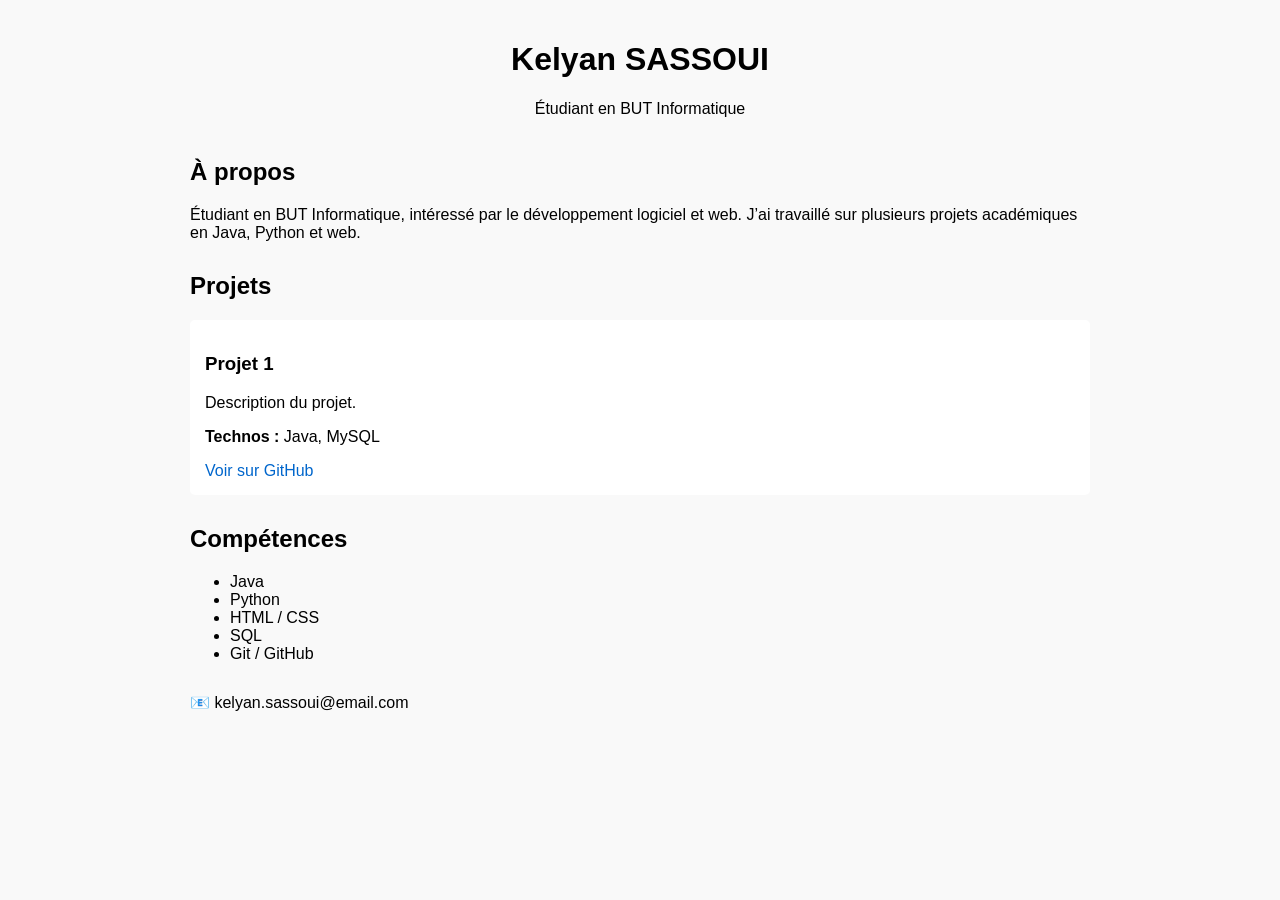
==== index.html @ f4102cbc "Add files via upload" ====
<!DOCTYPE html>
<html lang="fr">
<head>
    <meta charset="UTF-8">
    <title>Portfolio</title>
    <link rel="stylesheet" href="style.css">
</head>
<body>

<header>
    <h1>Kelyan SASSOUI</h1>
    <p>Étudiant en BUT Informatique</p>
</header>

<section>
    <h2>À propos</h2>
    <p>
        Étudiant en BUT Informatique, intéressé par le développement logiciel et web.
        J’ai travaillé sur plusieurs projets académiques en Java, Python et web.
    </p>
</section>

<section>
    <h2>Projets</h2>

    <div class="project">
        <h3>Projet 1</h3>
        <p>Description du projet.</p>
        <p><strong>Technos :</strong> Java, MySQL</p>
        <a href="https://github.com/tonpseudo/projet1" target="_blank">Voir sur GitHub</a>
    </div>

</section>

<section>
    <h2>Compétences</h2>
    <ul>
        <li>Java</li>
        <li>Python</li>
        <li>HTML / CSS</li>
        <li>SQL</li>
        <li>Git / GitHub</li>
    </ul>
</section>

<footer>
    <p>📧 kelyan.sassoui@email.com</p>
</footer>

</body>
</html>
---- style.css ----
body {
    font-family: Arial, sans-serif;
    max-width: 900px;
    margin: auto;
    padding: 20px;
    background-color: #f9f9f9;
}

header {
    text-align: center;
    margin-bottom: 40px;
}

section {
    margin-bottom: 30px;
}

.project {
    background: white;
    padding: 15px;
    border-radius: 5px;
    margin-bottom: 15px;
}

a {
    color: #0066cc;
    text-decoration: none;
}
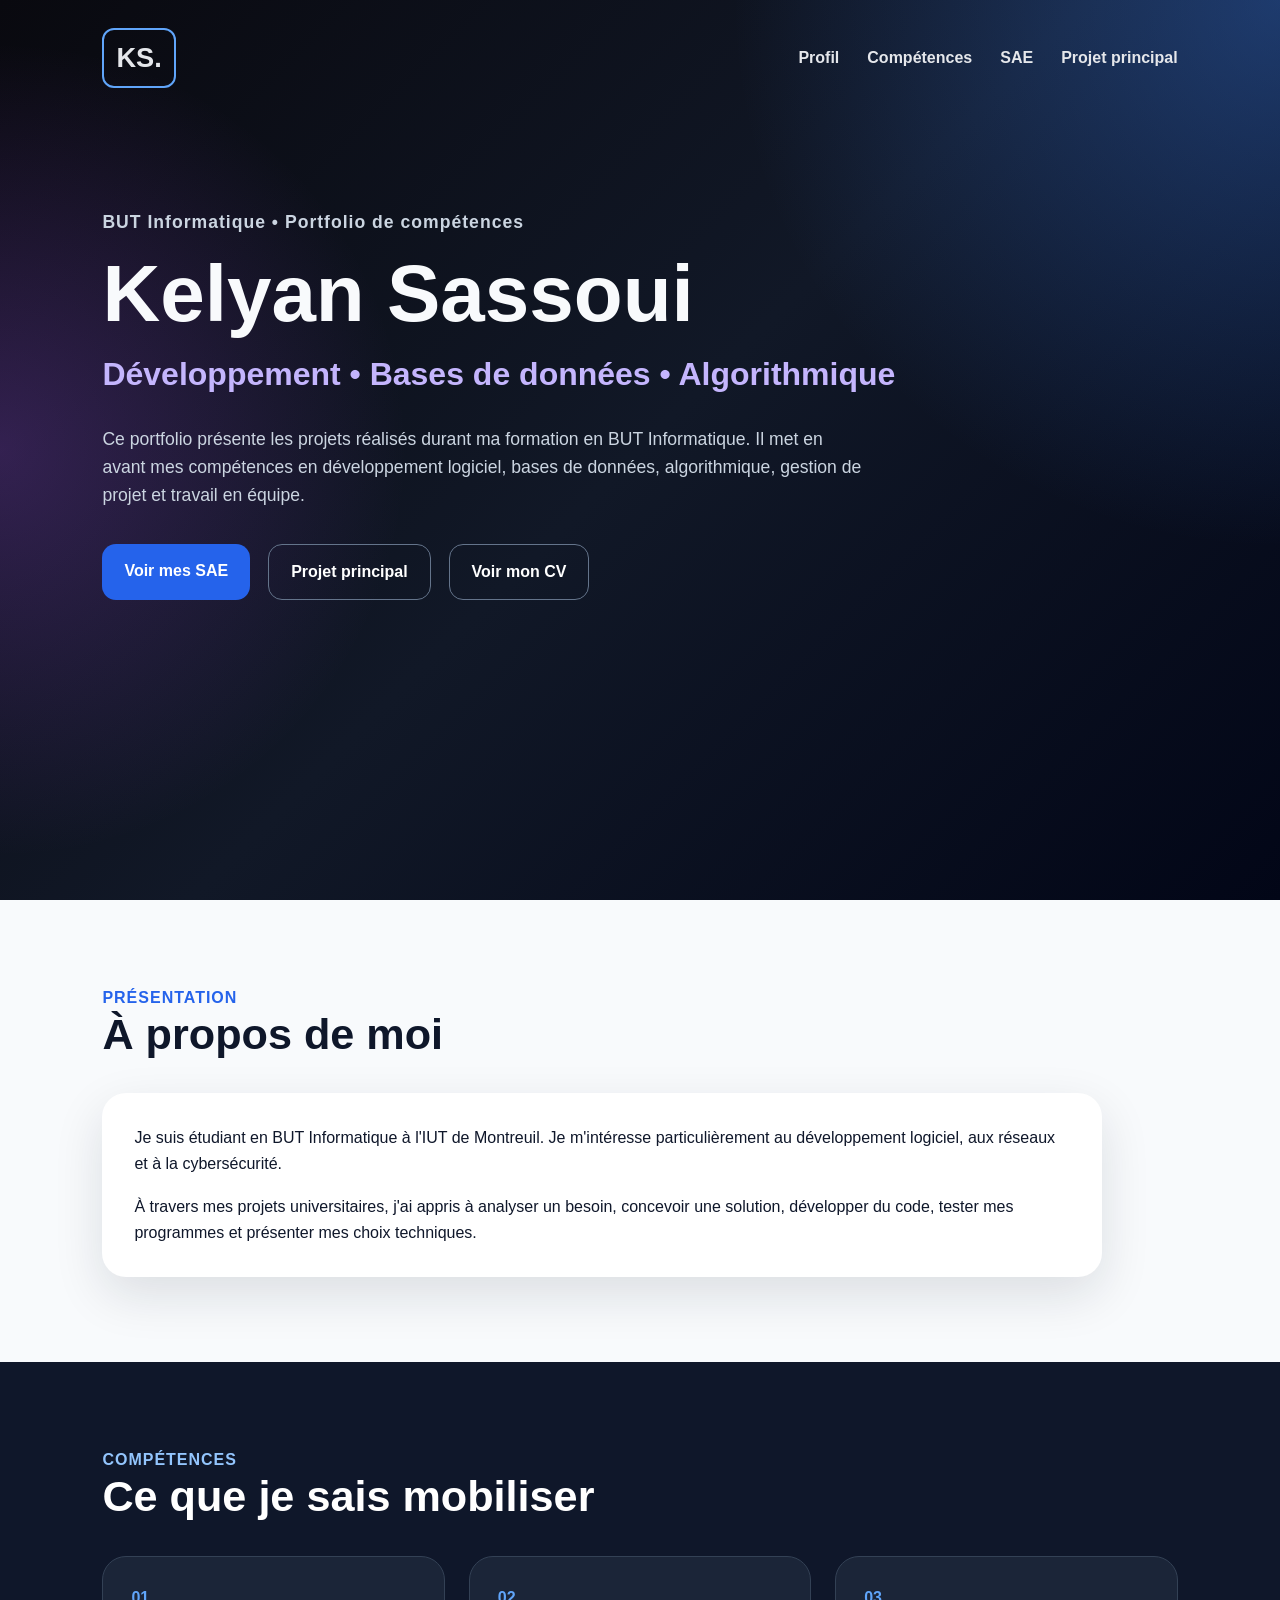
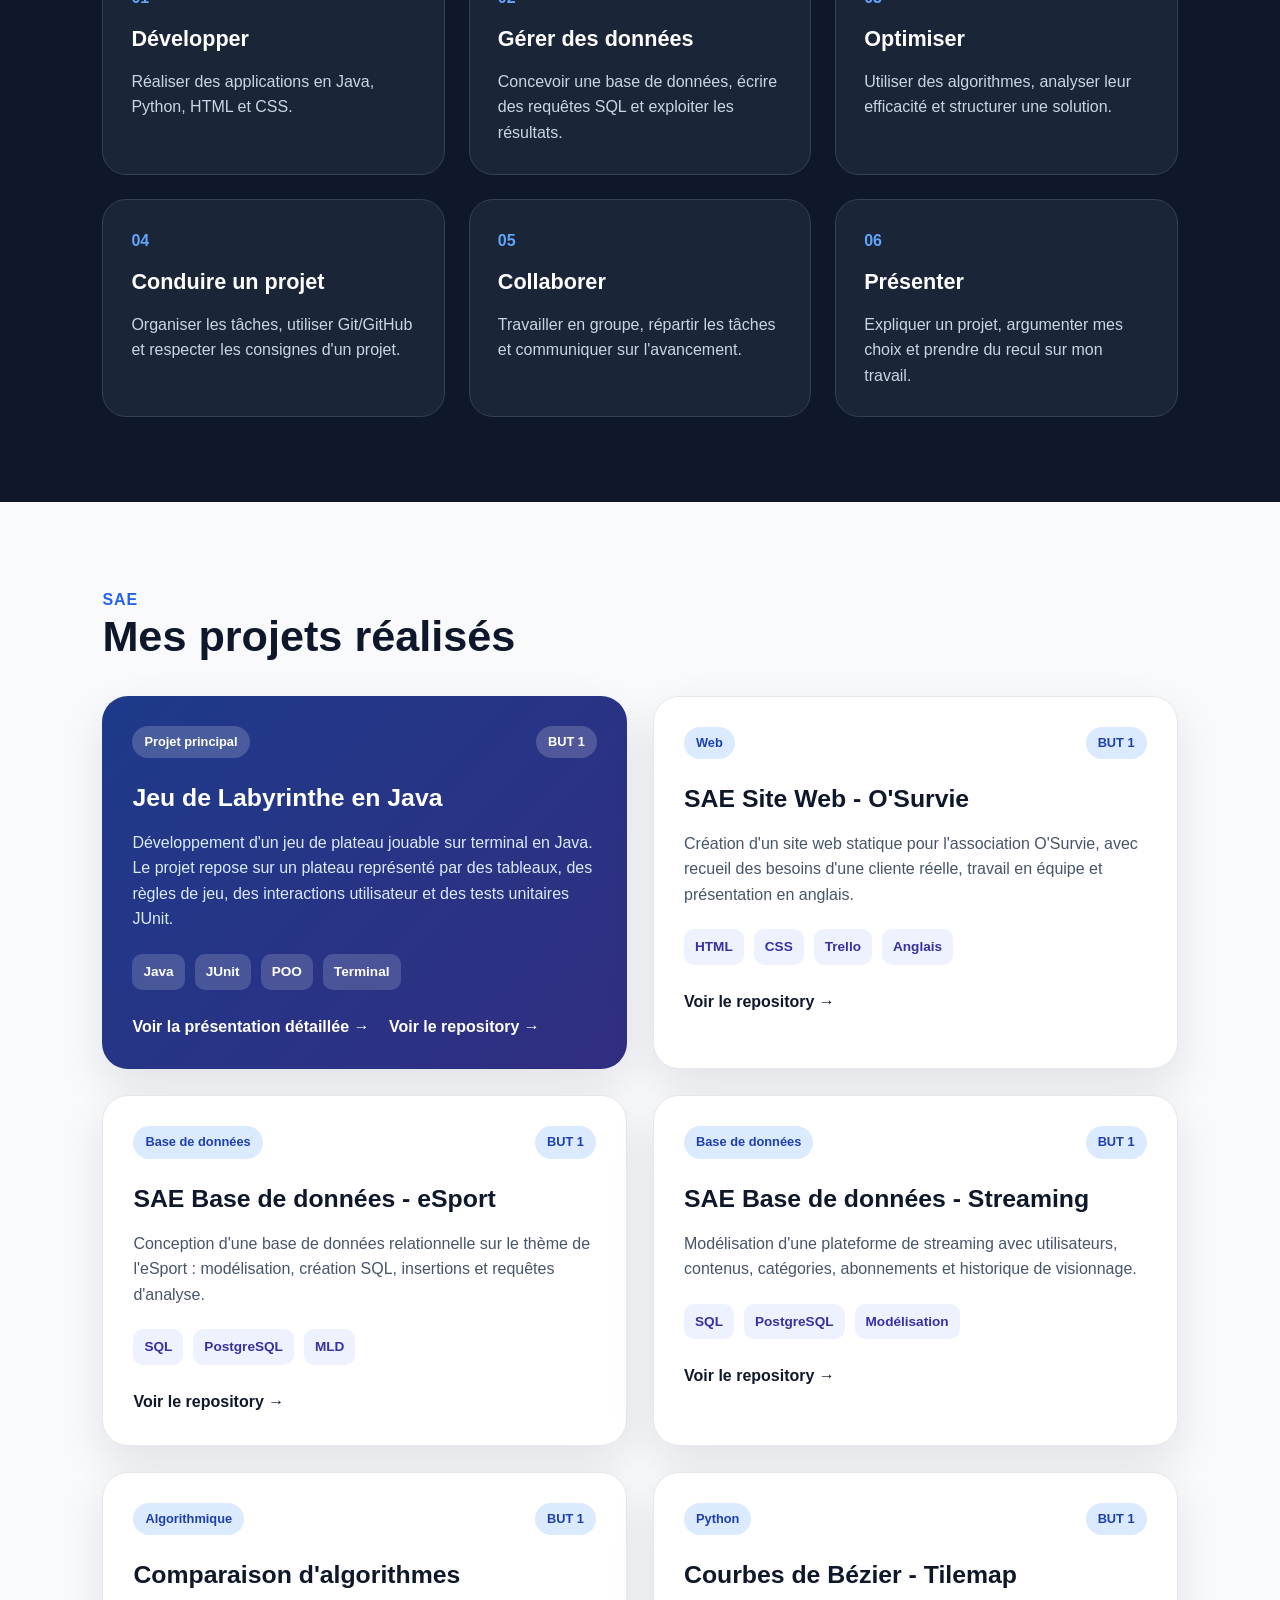
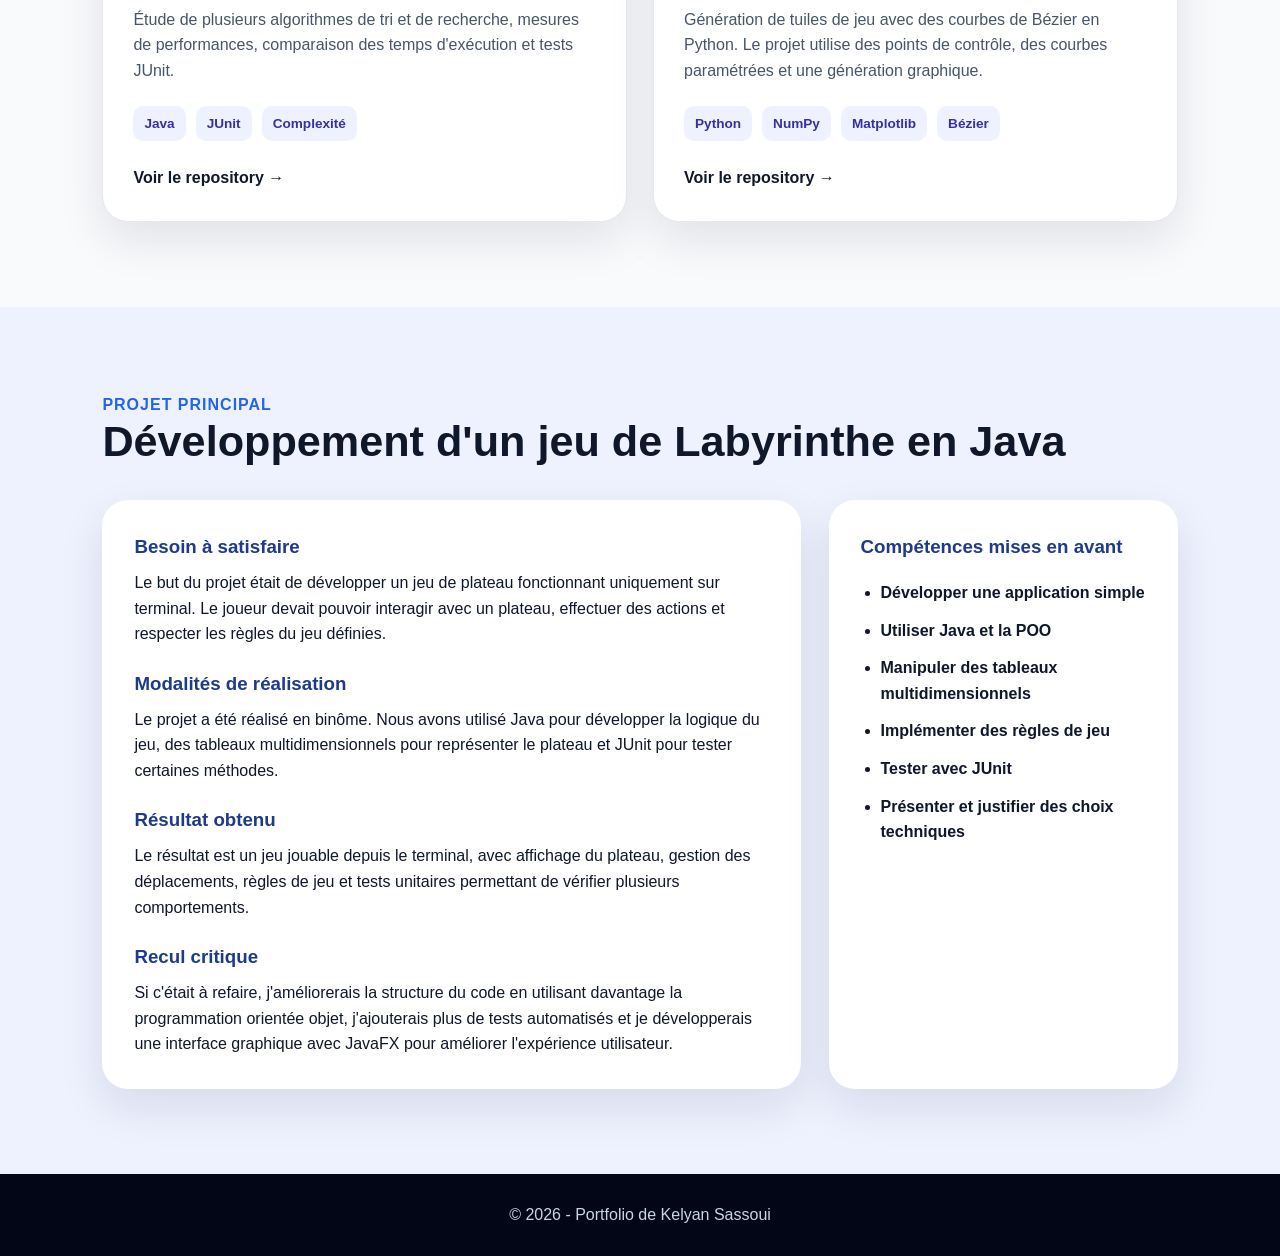
==== commit e6b36412: "Add files via upload" ====
--- a/index.html
+++ b/index.html
@@ -1,51 +1,177 @@
-<!DOCTYPE html>
-<html lang="fr">
-<head>
-    <meta charset="UTF-8">
-    <title>Portfolio</title>
-    <link rel="stylesheet" href="style.css">
-</head>
-<body>
-
-<header>
-    <h1>Kelyan SASSOUI</h1>
-    <p>Étudiant en BUT Informatique</p>
-</header>
-
-<section>
-    <h2>À propos</h2>
-    <p>
-        Étudiant en BUT Informatique, intéressé par le développement logiciel et web.
-        J’ai travaillé sur plusieurs projets académiques en Java, Python et web.
-    </p>
-</section>
-
-<section>
-    <h2>Projets</h2>
-
-    <div class="project">
-        <h3>Projet 1</h3>
-        <p>Description du projet.</p>
-        <p><strong>Technos :</strong> Java, MySQL</p>
-        <a href="https://github.com/tonpseudo/projet1" target="_blank">Voir sur GitHub</a>
-    </div>
-
-</section>
-
-<section>
-    <h2>Compétences</h2>
-    <ul>
-        <li>Java</li>
-        <li>Python</li>
-        <li>HTML / CSS</li>
-        <li>SQL</li>
-        <li>Git / GitHub</li>
-    </ul>
-</section>
-
-<footer>
-    <p>📧 kelyan.sassoui@email.com</p>
-</footer>
-
-</body>
-</html>
+<!DOCTYPE html>
+<html lang="fr">
+<head>
+    <meta charset="UTF-8">
+    <meta name="viewport" content="width=device-width, initial-scale=1.0">
+    <title>Portfolio - Kelyan Sassoui</title>
+    <link rel="stylesheet" href="style.css">
+</head>
+<body>
+
+<header class="hero" id="accueil">
+    <nav class="navbar">
+        <a href="#accueil" class="logo">KS.</a>
+        <ul>
+            <li><a href="#profil">Profil</a></li>
+            <li><a href="#competences">Compétences</a></li>
+            <li><a href="#projets">SAE</a></li>
+            <li><a href="#projet-principal">Projet principal</a></li>
+        </ul>
+    </nav>
+
+    <section class="hero-content">
+        <p class="subtitle">BUT Informatique • Portfolio de compétences</p>
+        <h1>Kelyan Sassoui</h1>
+        <h2>Développement • Bases de données • Algorithmique</h2>
+        <p>
+            Ce portfolio présente les projets réalisés durant ma formation en BUT Informatique.
+            Il met en avant mes compétences en développement logiciel, bases de données,
+            algorithmique, gestion de projet et travail en équipe.
+        </p>
+        <div class="hero-buttons">
+            <a href="#projets" class="btn primary">Voir mes SAE</a>
+            <a href="#projet-principal" class="btn secondary">Projet principal</a>
+            <a href="CV.pdf" class="btn secondary" target="_blank">Voir mon CV</a>
+        </div>
+    </section>
+</header>
+
+<main>
+
+<section class="section" id="profil">
+    <div class="section-title">
+        <p>Présentation</p>
+        <h2>À propos de moi</h2>
+    </div>
+
+    <div class="about-card">
+        <p>
+            Je suis étudiant en BUT Informatique à l'IUT de Montreuil. Je m'intéresse particulièrement
+            au développement logiciel, aux réseaux et à la cybersécurité.
+        </p>
+        <p>
+            À travers mes projets universitaires, j'ai appris à analyser un besoin, concevoir une solution,
+            développer du code, tester mes programmes et présenter mes choix techniques.
+        </p>
+    </div>
+</section>
+
+<section class="section dark" id="competences">
+    <div class="section-title">
+        <p>Compétences</p>
+        <h2>Ce que je sais mobiliser</h2>
+    </div>
+
+    <div class="skills-grid">
+        <div class="skill-card"><span>01</span><h3>Développer</h3><p>Réaliser des applications en Java, Python, HTML et CSS.</p></div>
+        <div class="skill-card"><span>02</span><h3>Gérer des données</h3><p>Concevoir une base de données, écrire des requêtes SQL et exploiter les résultats.</p></div>
+        <div class="skill-card"><span>03</span><h3>Optimiser</h3><p>Utiliser des algorithmes, analyser leur efficacité et structurer une solution.</p></div>
+        <div class="skill-card"><span>04</span><h3>Conduire un projet</h3><p>Organiser les tâches, utiliser Git/GitHub et respecter les consignes d'un projet.</p></div>
+        <div class="skill-card"><span>05</span><h3>Collaborer</h3><p>Travailler en groupe, répartir les tâches et communiquer sur l'avancement.</p></div>
+        <div class="skill-card"><span>06</span><h3>Présenter</h3><p>Expliquer un projet, argumenter mes choix et prendre du recul sur mon travail.</p></div>
+    </div>
+</section>
+
+<section class="section" id="projets">
+    <div class="section-title">
+        <p>SAE</p>
+        <h2>Mes projets réalisés</h2>
+    </div>
+
+    <div class="projects-grid">
+
+        <article class="project-card featured">
+            <div class="project-top"><span class="tag">Projet principal</span><span class="year">BUT 1</span></div>
+            <h3>Jeu de Labyrinthe en Java</h3>
+            <p>Développement d'un jeu de plateau jouable sur terminal en Java. Le projet repose sur un plateau représenté par des tableaux, des règles de jeu, des interactions utilisateur et des tests unitaires JUnit.</p>
+            <div class="techs"><span>Java</span><span>JUnit</span><span>POO</span><span>Terminal</span></div>
+            <a href="#projet-principal">Voir la présentation détaillée →</a>
+            <a href="https://github.com/ksassoui/SAE-Jeu-Labyrinthe" target="_blank">Voir le repository →</a>
+        </article>
+
+        <article class="project-card">
+            <div class="project-top"><span class="tag">Web</span><span class="year">BUT 1</span></div>
+            <h3>SAE Site Web - O'Survie</h3>
+            <p>Création d'un site web statique pour l'association O'Survie, avec recueil des besoins d'une cliente réelle, travail en équipe et présentation en anglais.</p>
+            <div class="techs"><span>HTML</span><span>CSS</span><span>Trello</span><span>Anglais</span></div>
+            <a href="https://github.com/ksassoui/SAE-Site-Web-OSurvie" target="_blank">Voir le repository →</a>
+        </article>
+
+        <article class="project-card">
+            <div class="project-top"><span class="tag">Base de données</span><span class="year">BUT 1</span></div>
+            <h3>SAE Base de données - eSport</h3>
+            <p>Conception d'une base de données relationnelle sur le thème de l'eSport : modélisation, création SQL, insertions et requêtes d'analyse.</p>
+            <div class="techs"><span>SQL</span><span>PostgreSQL</span><span>MLD</span></div>
+            <a href="https://github.com/ksassoui/SAE-BDD-Esport" target="_blank">Voir le repository →</a>
+        </article>
+
+        <article class="project-card">
+            <div class="project-top"><span class="tag">Base de données</span><span class="year">BUT 1</span></div>
+            <h3>SAE Base de données - Streaming</h3>
+            <p>Modélisation d'une plateforme de streaming avec utilisateurs, contenus, catégories, abonnements et historique de visionnage.</p>
+            <div class="techs"><span>SQL</span><span>PostgreSQL</span><span>Modélisation</span></div>
+            <a href="https://github.com/ksassoui/SAE-BDD-Streaming" target="_blank">Voir le repository →</a>
+        </article>
+
+        <article class="project-card">
+            <div class="project-top"><span class="tag">Algorithmique</span><span class="year">BUT 1</span></div>
+            <h3>Comparaison d'algorithmes</h3>
+            <p>Étude de plusieurs algorithmes de tri et de recherche, mesures de performances, comparaison des temps d'exécution et tests JUnit.</p>
+            <div class="techs"><span>Java</span><span>JUnit</span><span>Complexité</span></div>
+            <a href="https://github.com/ksassoui/SAE-Algorithmique" target="_blank">Voir le repository →</a>
+        </article>
+
+        <article class="project-card">
+            <div class="project-top"><span class="tag">Python</span><span class="year">BUT 1</span></div>
+            <h3>Courbes de Bézier - Tilemap</h3>
+            <p>Génération de tuiles de jeu avec des courbes de Bézier en Python. Le projet utilise des points de contrôle, des courbes paramétrées et une génération graphique.</p>
+            <div class="techs"><span>Python</span><span>NumPy</span><span>Matplotlib</span><span>Bézier</span></div>
+            <a href="https://github.com/ksassoui/SAE-Bezier-Tilemap" target="_blank">Voir le repository →</a>
+        </article>
+
+    </div>
+</section>
+
+<section class="section focus-section" id="projet-principal">
+    <div class="section-title">
+        <p>Projet principal</p>
+        <h2>Développement d'un jeu de Labyrinthe en Java</h2>
+    </div>
+
+    <div class="focus-layout">
+        <div class="focus-main">
+            <h3>Besoin à satisfaire</h3>
+            <p>Le but du projet était de développer un jeu de plateau fonctionnant uniquement sur terminal. Le joueur devait pouvoir interagir avec un plateau, effectuer des actions et respecter les règles du jeu définies.</p>
+
+            <h3>Modalités de réalisation</h3>
+            <p>Le projet a été réalisé en binôme. Nous avons utilisé Java pour développer la logique du jeu, des tableaux multidimensionnels pour représenter le plateau et JUnit pour tester certaines méthodes.</p>
+
+            <h3>Résultat obtenu</h3>
+            <p>Le résultat est un jeu jouable depuis le terminal, avec affichage du plateau, gestion des déplacements, règles de jeu et tests unitaires permettant de vérifier plusieurs comportements.</p>
+
+            <h3>Recul critique</h3>
+            <p>Si c'était à refaire, j'améliorerais la structure du code en utilisant davantage la programmation orientée objet, j'ajouterais plus de tests automatisés et je développerais une interface graphique avec JavaFX pour améliorer l'expérience utilisateur.</p>
+        </div>
+
+        <aside class="focus-side">
+            <h3>Compétences mises en avant</h3>
+            <ul>
+                <li>Développer une application simple</li>
+                <li>Utiliser Java et la POO</li>
+                <li>Manipuler des tableaux multidimensionnels</li>
+                <li>Implémenter des règles de jeu</li>
+                <li>Tester avec JUnit</li>
+                <li>Présenter et justifier des choix techniques</li>
+            </ul>
+        </aside>
+    </div>
+</section>
+
+</main>
+
+<footer>
+    <p>© 2026 - Portfolio de Kelyan Sassoui</p>
+</footer>
+
+</body>
+</html>
--- a/style.css
+++ b/style.css
@@ -1,28 +1,63 @@
-body {
-    font-family: Arial, sans-serif;
-    max-width: 900px;
-    margin: auto;
-    padding: 20px;
-    background-color: #f9f9f9;
-}
-
-header {
-    text-align: center;
-    margin-bottom: 40px;
-}
-
-section {
-    margin-bottom: 30px;
-}
-
-.project {
-    background: white;
-    padding: 15px;
-    border-radius: 5px;
-    margin-bottom: 15px;
-}
-
-a {
-    color: #0066cc;
-    text-decoration: none;
-}
+* { margin: 0; padding: 0; box-sizing: border-box; }
+html { scroll-behavior: smooth; }
+body { font-family: Arial, Helvetica, sans-serif; background: #09090f; color: #f8fafc; line-height: 1.6; }
+a { color: inherit; }
+.hero { min-height: 100vh; padding: 28px 8%; background: radial-gradient(circle at top right, rgba(59, 130, 246, 0.35), transparent 35%), radial-gradient(circle at left, rgba(168, 85, 247, 0.25), transparent 30%), linear-gradient(135deg, #09090f 0%, #111827 50%, #020617 100%); }
+.navbar { display: flex; justify-content: space-between; align-items: center; margin-bottom: 120px; }
+.logo { font-size: 1.7rem; font-weight: 900; color: #60a5fa; text-decoration: none; border: 2px solid #60a5fa; padding: 6px 12px; border-radius: 12px; }
+.navbar ul { display: flex; gap: 28px; list-style: none; }
+.navbar a { text-decoration: none; color: #e5e7eb; font-weight: 700; }
+.navbar a:hover { color: #60a5fa; }
+.hero-content { max-width: 900px; }
+.subtitle { color: #93c5fd; font-weight: 800; letter-spacing: 1px; margin-bottom: 18px; }
+.hero h1 { font-size: 5rem; line-height: 1; margin-bottom: 15px; }
+.hero h2 { font-size: 2rem; color: #c4b5fd; margin-bottom: 25px; }
+.hero p { max-width: 760px; color: #cbd5e1; font-size: 1.1rem; }
+.hero-buttons { display: flex; gap: 18px; margin-top: 35px; flex-wrap: wrap; }
+.btn { padding: 14px 22px; border-radius: 14px; text-decoration: none; font-weight: 800; transition: 0.2s; display: inline-block; }
+.primary { background: #2563eb; color: white; }
+.secondary { border: 1px solid #64748b; color: white; }
+.btn:hover { transform: translateY(-3px); }
+.section { padding: 85px 8%; background: #f8fafc; color: #0f172a; }
+.dark { background: #0f172a; color: white; }
+.section-title { margin-bottom: 35px; }
+.section-title p { color: #2563eb; font-weight: 900; text-transform: uppercase; letter-spacing: 1px; }
+.dark .section-title p { color: #93c5fd; }
+.section-title h2 { font-size: 2.7rem; line-height: 1.1; }
+.about-card { background: white; padding: 32px; border-radius: 24px; box-shadow: 0 18px 50px rgba(15, 23, 42, 0.12); max-width: 1000px; }
+.about-card p + p { margin-top: 18px; }
+.skills-grid { display: grid; grid-template-columns: repeat(3, 1fr); gap: 24px; }
+.skill-card { background: rgba(30, 41, 59, 0.85); border: 1px solid #334155; padding: 28px; border-radius: 24px; }
+.skill-card span { color: #60a5fa; font-weight: 900; }
+.skill-card h3 { font-size: 1.35rem; margin: 12px 0; }
+.skill-card p { color: #cbd5e1; }
+.projects-grid { display: grid; grid-template-columns: repeat(2, 1fr); gap: 26px; }
+.project-card { background: white; color: #0f172a; padding: 30px; border-radius: 26px; box-shadow: 0 18px 45px rgba(15, 23, 42, 0.10); border: 1px solid #e5e7eb; transition: 0.2s; }
+.project-card:hover { transform: translateY(-7px); box-shadow: 0 25px 60px rgba(15, 23, 42, 0.18); }
+.featured { background: linear-gradient(135deg, #1e3a8a, #312e81); color: white; border: none; }
+.project-top { display: flex; justify-content: space-between; margin-bottom: 20px; }
+.tag, .year { background: #dbeafe; color: #1e40af; padding: 6px 12px; border-radius: 999px; font-size: 0.8rem; font-weight: 900; }
+.featured .tag, .featured .year { background: rgba(255,255,255,0.18); color: white; }
+.project-card h3 { font-size: 1.55rem; margin-bottom: 12px; }
+.project-card p { color: #475569; }
+.featured p { color: #dbeafe; }
+.techs { display: flex; flex-wrap: wrap; gap: 10px; margin-top: 22px; }
+.techs span { background: #eef2ff; color: #3730a3; padding: 7px 11px; border-radius: 10px; font-size: 0.85rem; font-weight: 800; }
+.featured .techs span { background: rgba(255,255,255,0.16); color: white; }
+.project-card a { display: inline-block; margin-top: 24px; margin-right: 15px; color: inherit; font-weight: 900; text-decoration: none; }
+.focus-section { background: #eef2ff; }
+.focus-layout { display: grid; grid-template-columns: 2fr 1fr; gap: 28px; }
+.focus-main, .focus-side { background: white; padding: 32px; border-radius: 26px; box-shadow: 0 18px 45px rgba(15, 23, 42, 0.10); }
+.focus-main h3 { color: #1e3a8a; margin-bottom: 8px; margin-top: 22px; }
+.focus-main h3:first-child { margin-top: 0; }
+.focus-side h3 { color: #1e3a8a; margin-bottom: 18px; }
+.focus-side ul { padding-left: 20px; }
+.focus-side li { margin-bottom: 12px; font-weight: 700; }
+footer { background: #020617; color: #cbd5e1; text-align: center; padding: 28px; }
+@media (max-width: 900px) {
+    .navbar { flex-direction: column; gap: 22px; margin-bottom: 70px; }
+    .navbar ul { flex-wrap: wrap; justify-content: center; }
+    .hero h1 { font-size: 3.2rem; }
+    .hero h2 { font-size: 1.4rem; }
+    .skills-grid, .projects-grid, .focus-layout { grid-template-columns: 1fr; }
+}
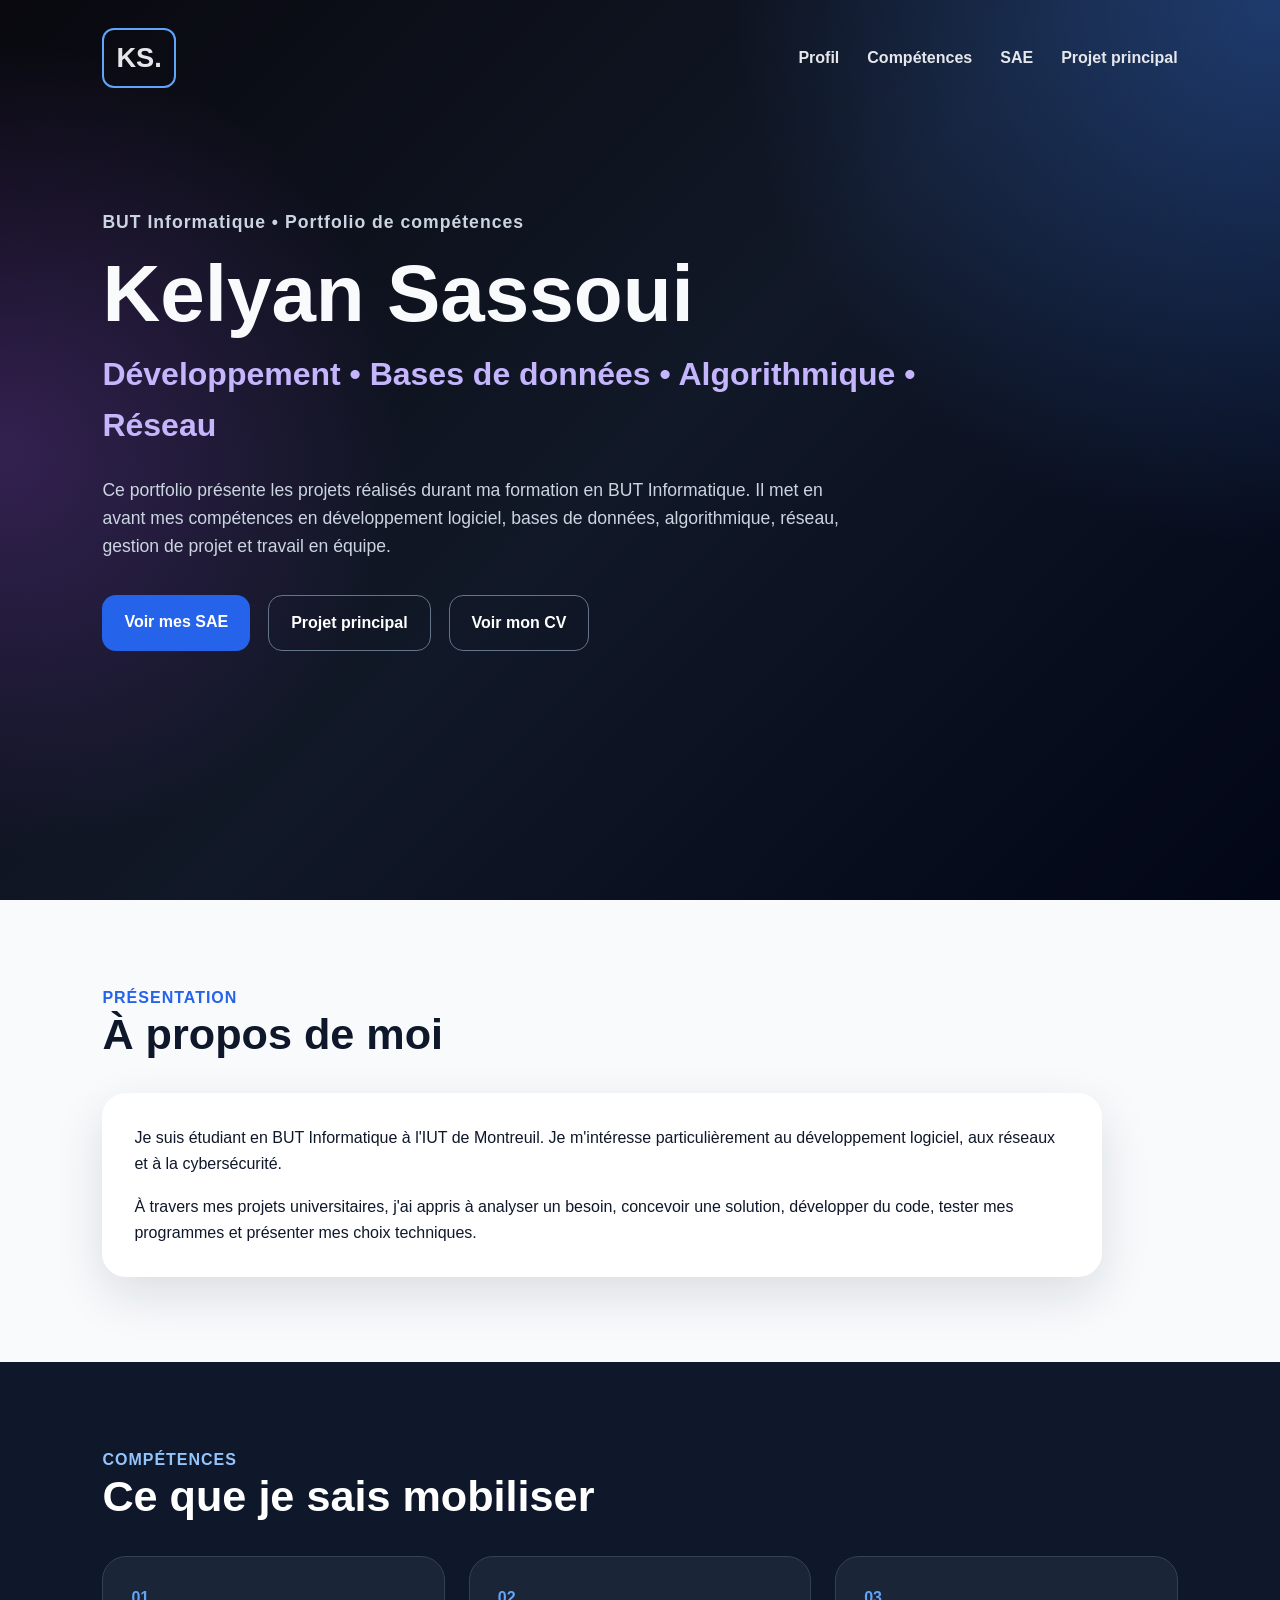
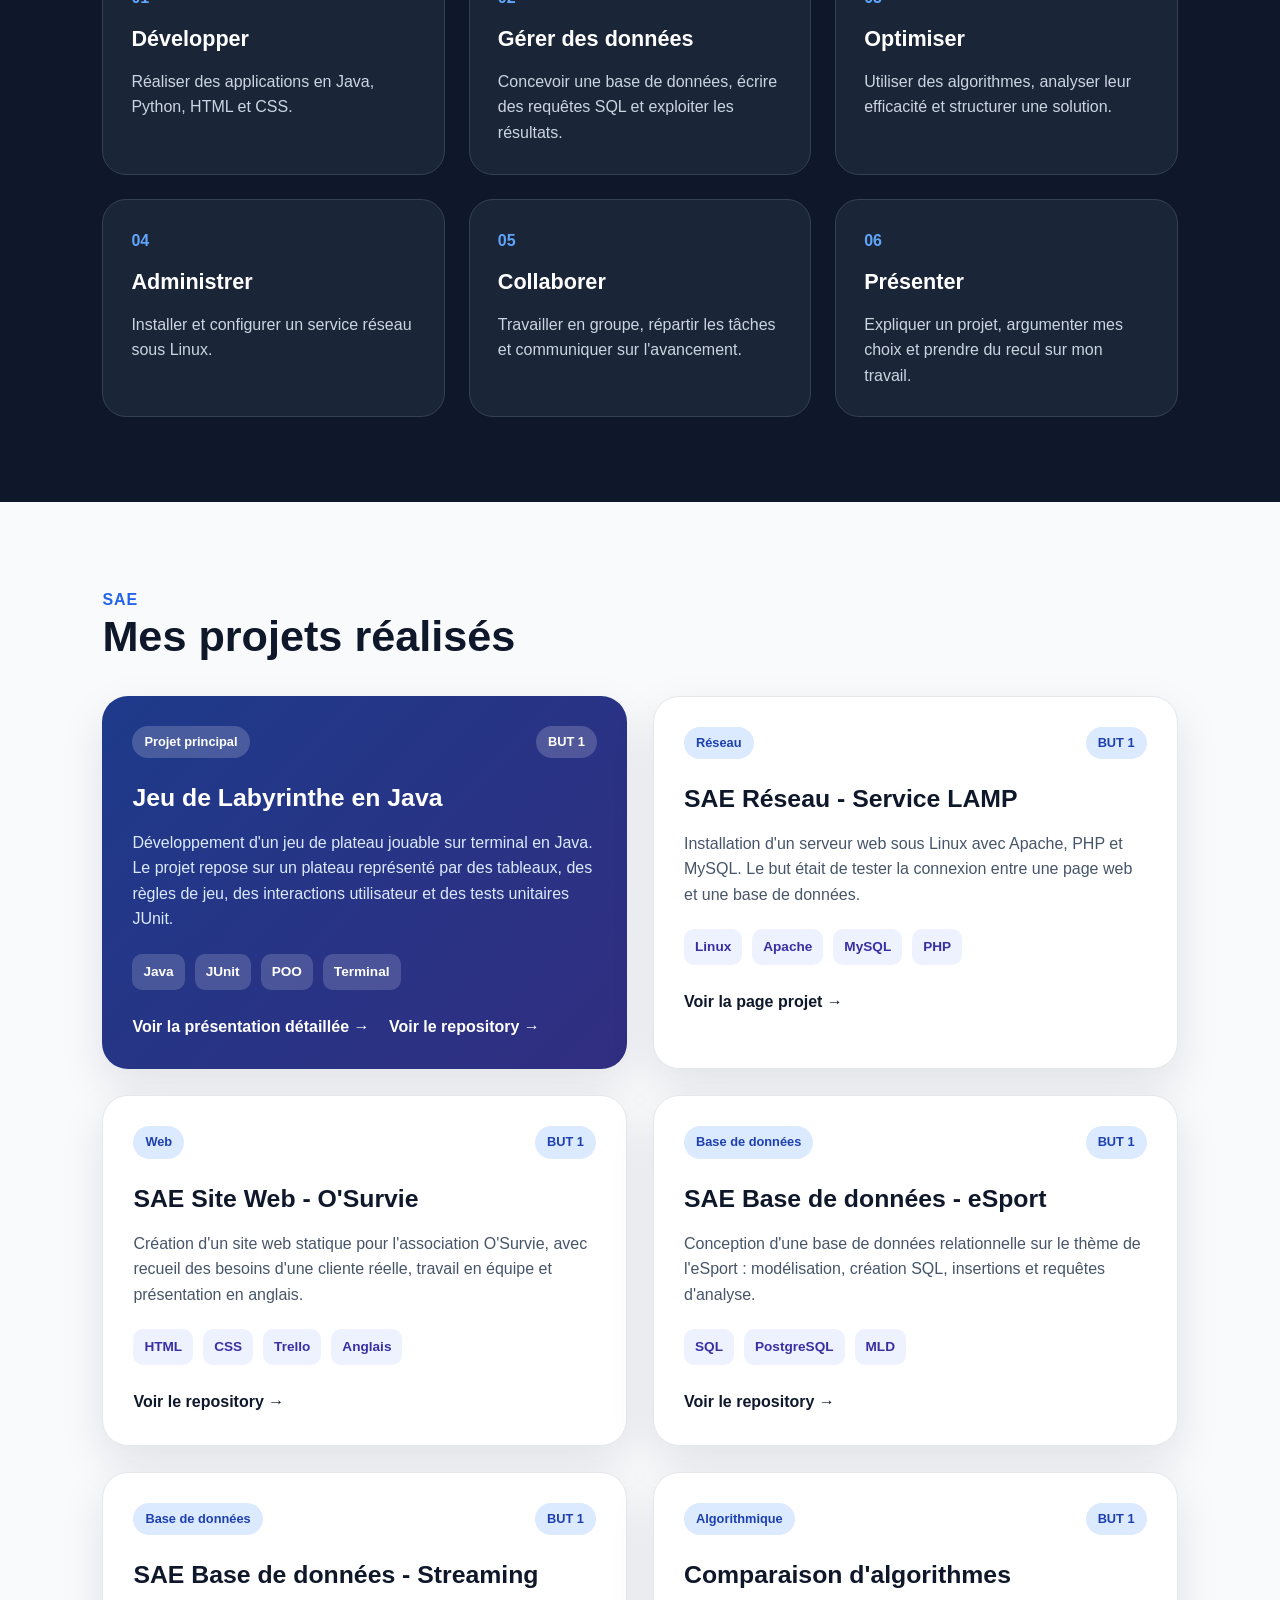
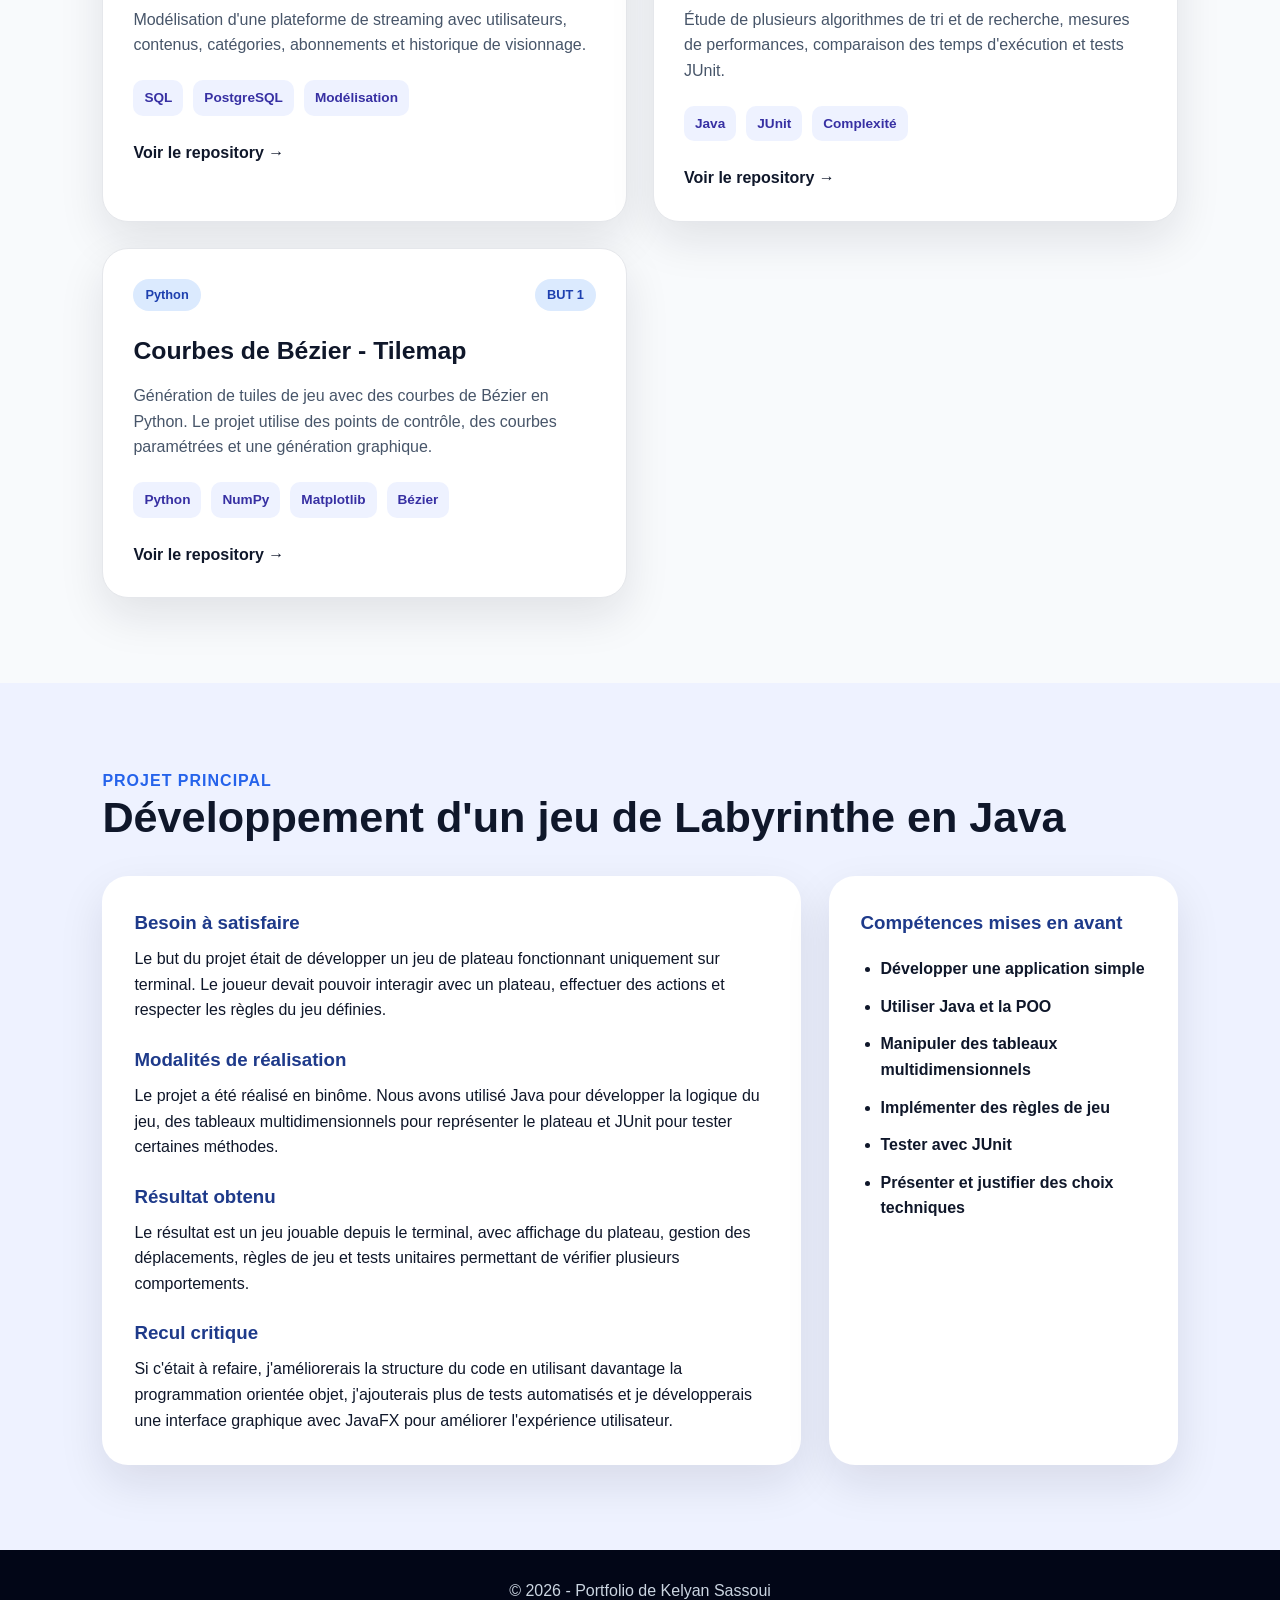
==== commit 21874e34: "Add files via upload" ====
--- a/index.html
+++ b/index.html
@@ -22,11 +22,11 @@
     <section class="hero-content">
         <p class="subtitle">BUT Informatique • Portfolio de compétences</p>
         <h1>Kelyan Sassoui</h1>
-        <h2>Développement • Bases de données • Algorithmique</h2>
+        <h2>Développement • Bases de données • Algorithmique • Réseau</h2>
         <p>
             Ce portfolio présente les projets réalisés durant ma formation en BUT Informatique.
             Il met en avant mes compétences en développement logiciel, bases de données,
-            algorithmique, gestion de projet et travail en équipe.
+            algorithmique, réseau, gestion de projet et travail en équipe.
         </p>
         <div class="hero-buttons">
             <a href="#projets" class="btn primary">Voir mes SAE</a>
@@ -63,12 +63,41 @@
     </div>
 
     <div class="skills-grid">
-        <div class="skill-card"><span>01</span><h3>Développer</h3><p>Réaliser des applications en Java, Python, HTML et CSS.</p></div>
-        <div class="skill-card"><span>02</span><h3>Gérer des données</h3><p>Concevoir une base de données, écrire des requêtes SQL et exploiter les résultats.</p></div>
-        <div class="skill-card"><span>03</span><h3>Optimiser</h3><p>Utiliser des algorithmes, analyser leur efficacité et structurer une solution.</p></div>
-        <div class="skill-card"><span>04</span><h3>Conduire un projet</h3><p>Organiser les tâches, utiliser Git/GitHub et respecter les consignes d'un projet.</p></div>
-        <div class="skill-card"><span>05</span><h3>Collaborer</h3><p>Travailler en groupe, répartir les tâches et communiquer sur l'avancement.</p></div>
-        <div class="skill-card"><span>06</span><h3>Présenter</h3><p>Expliquer un projet, argumenter mes choix et prendre du recul sur mon travail.</p></div>
+        <div class="skill-card">
+            <span>01</span>
+            <h3>Développer</h3>
+            <p>Réaliser des applications en Java, Python, HTML et CSS.</p>
+        </div>
+
+        <div class="skill-card">
+            <span>02</span>
+            <h3>Gérer des données</h3>
+            <p>Concevoir une base de données, écrire des requêtes SQL et exploiter les résultats.</p>
+        </div>
+
+        <div class="skill-card">
+            <span>03</span>
+            <h3>Optimiser</h3>
+            <p>Utiliser des algorithmes, analyser leur efficacité et structurer une solution.</p>
+        </div>
+
+        <div class="skill-card">
+            <span>04</span>
+            <h3>Administrer</h3>
+            <p>Installer et configurer un service réseau sous Linux.</p>
+        </div>
+
+        <div class="skill-card">
+            <span>05</span>
+            <h3>Collaborer</h3>
+            <p>Travailler en groupe, répartir les tâches et communiquer sur l'avancement.</p>
+        </div>
+
+        <div class="skill-card">
+            <span>06</span>
+            <h3>Présenter</h3>
+            <p>Expliquer un projet, argumenter mes choix et prendre du recul sur mon travail.</p>
+        </div>
     </div>
 </section>
 
@@ -81,51 +110,162 @@
     <div class="projects-grid">
 
         <article class="project-card featured">
-            <div class="project-top"><span class="tag">Projet principal</span><span class="year">BUT 1</span></div>
+            <div class="project-top">
+                <span class="tag">Projet principal</span>
+                <span class="year">BUT 1</span>
+            </div>
+
             <h3>Jeu de Labyrinthe en Java</h3>
-            <p>Développement d'un jeu de plateau jouable sur terminal en Java. Le projet repose sur un plateau représenté par des tableaux, des règles de jeu, des interactions utilisateur et des tests unitaires JUnit.</p>
-            <div class="techs"><span>Java</span><span>JUnit</span><span>POO</span><span>Terminal</span></div>
+
+            <p>
+                Développement d'un jeu de plateau jouable sur terminal en Java.
+                Le projet repose sur un plateau représenté par des tableaux, des règles de jeu,
+                des interactions utilisateur et des tests unitaires JUnit.
+            </p>
+
+            <div class="techs">
+                <span>Java</span>
+                <span>JUnit</span>
+                <span>POO</span>
+                <span>Terminal</span>
+            </div>
+
             <a href="#projet-principal">Voir la présentation détaillée →</a>
             <a href="https://github.com/ksassoui/SAE-Jeu-Labyrinthe" target="_blank">Voir le repository →</a>
         </article>
 
         <article class="project-card">
-            <div class="project-top"><span class="tag">Web</span><span class="year">BUT 1</span></div>
+            <div class="project-top">
+                <span class="tag">Réseau</span>
+                <span class="year">BUT 1</span>
+            </div>
+
+            <h3>SAE Réseau - Service LAMP</h3>
+
+            <p>
+                Installation d'un serveur web sous Linux avec Apache, PHP et MySQL.
+                Le but était de tester la connexion entre une page web et une base de données.
+            </p>
+
+            <div class="techs">
+                <span>Linux</span>
+                <span>Apache</span>
+                <span>MySQL</span>
+                <span>PHP</span>
+            </div>
+
+            <a href="projet-reseau.html">Voir la page projet →</a>
+        </article>
+
+        <article class="project-card">
+            <div class="project-top">
+                <span class="tag">Web</span>
+                <span class="year">BUT 1</span>
+            </div>
+
             <h3>SAE Site Web - O'Survie</h3>
-            <p>Création d'un site web statique pour l'association O'Survie, avec recueil des besoins d'une cliente réelle, travail en équipe et présentation en anglais.</p>
-            <div class="techs"><span>HTML</span><span>CSS</span><span>Trello</span><span>Anglais</span></div>
+
+            <p>
+                Création d'un site web statique pour l'association O'Survie, avec recueil des besoins
+                d'une cliente réelle, travail en équipe et présentation en anglais.
+            </p>
+
+            <div class="techs">
+                <span>HTML</span>
+                <span>CSS</span>
+                <span>Trello</span>
+                <span>Anglais</span>
+            </div>
+
             <a href="https://github.com/ksassoui/SAE-Site-Web-OSurvie" target="_blank">Voir le repository →</a>
         </article>
 
         <article class="project-card">
-            <div class="project-top"><span class="tag">Base de données</span><span class="year">BUT 1</span></div>
+            <div class="project-top">
+                <span class="tag">Base de données</span>
+                <span class="year">BUT 1</span>
+            </div>
+
             <h3>SAE Base de données - eSport</h3>
-            <p>Conception d'une base de données relationnelle sur le thème de l'eSport : modélisation, création SQL, insertions et requêtes d'analyse.</p>
-            <div class="techs"><span>SQL</span><span>PostgreSQL</span><span>MLD</span></div>
+
+            <p>
+                Conception d'une base de données relationnelle sur le thème de l'eSport :
+                modélisation, création SQL, insertions et requêtes d'analyse.
+            </p>
+
+            <div class="techs">
+                <span>SQL</span>
+                <span>PostgreSQL</span>
+                <span>MLD</span>
+            </div>
+
             <a href="https://github.com/ksassoui/SAE-BDD-Esport" target="_blank">Voir le repository →</a>
         </article>
 
         <article class="project-card">
-            <div class="project-top"><span class="tag">Base de données</span><span class="year">BUT 1</span></div>
+            <div class="project-top">
+                <span class="tag">Base de données</span>
+                <span class="year">BUT 1</span>
+            </div>
+
             <h3>SAE Base de données - Streaming</h3>
-            <p>Modélisation d'une plateforme de streaming avec utilisateurs, contenus, catégories, abonnements et historique de visionnage.</p>
-            <div class="techs"><span>SQL</span><span>PostgreSQL</span><span>Modélisation</span></div>
+
+            <p>
+                Modélisation d'une plateforme de streaming avec utilisateurs, contenus, catégories,
+                abonnements et historique de visionnage.
+            </p>
+
+            <div class="techs">
+                <span>SQL</span>
+                <span>PostgreSQL</span>
+                <span>Modélisation</span>
+            </div>
+
             <a href="https://github.com/ksassoui/SAE-BDD-Streaming" target="_blank">Voir le repository →</a>
         </article>
 
         <article class="project-card">
-            <div class="project-top"><span class="tag">Algorithmique</span><span class="year">BUT 1</span></div>
+            <div class="project-top">
+                <span class="tag">Algorithmique</span>
+                <span class="year">BUT 1</span>
+            </div>
+
             <h3>Comparaison d'algorithmes</h3>
-            <p>Étude de plusieurs algorithmes de tri et de recherche, mesures de performances, comparaison des temps d'exécution et tests JUnit.</p>
-            <div class="techs"><span>Java</span><span>JUnit</span><span>Complexité</span></div>
+
+            <p>
+                Étude de plusieurs algorithmes de tri et de recherche, mesures de performances,
+                comparaison des temps d'exécution et tests JUnit.
+            </p>
+
+            <div class="techs">
+                <span>Java</span>
+                <span>JUnit</span>
+                <span>Complexité</span>
+            </div>
+
             <a href="https://github.com/ksassoui/SAE-Algorithmique" target="_blank">Voir le repository →</a>
         </article>
 
         <article class="project-card">
-            <div class="project-top"><span class="tag">Python</span><span class="year">BUT 1</span></div>
+            <div class="project-top">
+                <span class="tag">Python</span>
+                <span class="year">BUT 1</span>
+            </div>
+
             <h3>Courbes de Bézier - Tilemap</h3>
-            <p>Génération de tuiles de jeu avec des courbes de Bézier en Python. Le projet utilise des points de contrôle, des courbes paramétrées et une génération graphique.</p>
-            <div class="techs"><span>Python</span><span>NumPy</span><span>Matplotlib</span><span>Bézier</span></div>
+
+            <p>
+                Génération de tuiles de jeu avec des courbes de Bézier en Python.
+                Le projet utilise des points de contrôle, des courbes paramétrées et une génération graphique.
+            </p>
+
+            <div class="techs">
+                <span>Python</span>
+                <span>NumPy</span>
+                <span>Matplotlib</span>
+                <span>Bézier</span>
+            </div>
+
             <a href="https://github.com/ksassoui/SAE-Bezier-Tilemap" target="_blank">Voir le repository →</a>
         </article>
 
@@ -141,16 +281,30 @@
     <div class="focus-layout">
         <div class="focus-main">
             <h3>Besoin à satisfaire</h3>
-            <p>Le but du projet était de développer un jeu de plateau fonctionnant uniquement sur terminal. Le joueur devait pouvoir interagir avec un plateau, effectuer des actions et respecter les règles du jeu définies.</p>
+            <p>
+                Le but du projet était de développer un jeu de plateau fonctionnant uniquement sur terminal.
+                Le joueur devait pouvoir interagir avec un plateau, effectuer des actions et respecter les règles
+                du jeu définies.
+            </p>
 
             <h3>Modalités de réalisation</h3>
-            <p>Le projet a été réalisé en binôme. Nous avons utilisé Java pour développer la logique du jeu, des tableaux multidimensionnels pour représenter le plateau et JUnit pour tester certaines méthodes.</p>
+            <p>
+                Le projet a été réalisé en binôme. Nous avons utilisé Java pour développer la logique du jeu,
+                des tableaux multidimensionnels pour représenter le plateau et JUnit pour tester certaines méthodes.
+            </p>
 
             <h3>Résultat obtenu</h3>
-            <p>Le résultat est un jeu jouable depuis le terminal, avec affichage du plateau, gestion des déplacements, règles de jeu et tests unitaires permettant de vérifier plusieurs comportements.</p>
+            <p>
+                Le résultat est un jeu jouable depuis le terminal, avec affichage du plateau, gestion des déplacements,
+                règles de jeu et tests unitaires permettant de vérifier plusieurs comportements.
+            </p>
 
             <h3>Recul critique</h3>
-            <p>Si c'était à refaire, j'améliorerais la structure du code en utilisant davantage la programmation orientée objet, j'ajouterais plus de tests automatisés et je développerais une interface graphique avec JavaFX pour améliorer l'expérience utilisateur.</p>
+            <p>
+                Si c'était à refaire, j'améliorerais la structure du code en utilisant davantage la programmation orientée objet,
+                j'ajouterais plus de tests automatisés et je développerais une interface graphique avec JavaFX pour améliorer
+                l'expérience utilisateur.
+            </p>
         </div>
 
         <aside class="focus-side">
--- a/style.css
+++ b/style.css
@@ -1,63 +1,359 @@
-* { margin: 0; padding: 0; box-sizing: border-box; }
-html { scroll-behavior: smooth; }
-body { font-family: Arial, Helvetica, sans-serif; background: #09090f; color: #f8fafc; line-height: 1.6; }
-a { color: inherit; }
-.hero { min-height: 100vh; padding: 28px 8%; background: radial-gradient(circle at top right, rgba(59, 130, 246, 0.35), transparent 35%), radial-gradient(circle at left, rgba(168, 85, 247, 0.25), transparent 30%), linear-gradient(135deg, #09090f 0%, #111827 50%, #020617 100%); }
-.navbar { display: flex; justify-content: space-between; align-items: center; margin-bottom: 120px; }
-.logo { font-size: 1.7rem; font-weight: 900; color: #60a5fa; text-decoration: none; border: 2px solid #60a5fa; padding: 6px 12px; border-radius: 12px; }
-.navbar ul { display: flex; gap: 28px; list-style: none; }
-.navbar a { text-decoration: none; color: #e5e7eb; font-weight: 700; }
-.navbar a:hover { color: #60a5fa; }
-.hero-content { max-width: 900px; }
-.subtitle { color: #93c5fd; font-weight: 800; letter-spacing: 1px; margin-bottom: 18px; }
-.hero h1 { font-size: 5rem; line-height: 1; margin-bottom: 15px; }
-.hero h2 { font-size: 2rem; color: #c4b5fd; margin-bottom: 25px; }
-.hero p { max-width: 760px; color: #cbd5e1; font-size: 1.1rem; }
-.hero-buttons { display: flex; gap: 18px; margin-top: 35px; flex-wrap: wrap; }
-.btn { padding: 14px 22px; border-radius: 14px; text-decoration: none; font-weight: 800; transition: 0.2s; display: inline-block; }
-.primary { background: #2563eb; color: white; }
-.secondary { border: 1px solid #64748b; color: white; }
-.btn:hover { transform: translateY(-3px); }
-.section { padding: 85px 8%; background: #f8fafc; color: #0f172a; }
-.dark { background: #0f172a; color: white; }
-.section-title { margin-bottom: 35px; }
-.section-title p { color: #2563eb; font-weight: 900; text-transform: uppercase; letter-spacing: 1px; }
-.dark .section-title p { color: #93c5fd; }
-.section-title h2 { font-size: 2.7rem; line-height: 1.1; }
-.about-card { background: white; padding: 32px; border-radius: 24px; box-shadow: 0 18px 50px rgba(15, 23, 42, 0.12); max-width: 1000px; }
-.about-card p + p { margin-top: 18px; }
-.skills-grid { display: grid; grid-template-columns: repeat(3, 1fr); gap: 24px; }
-.skill-card { background: rgba(30, 41, 59, 0.85); border: 1px solid #334155; padding: 28px; border-radius: 24px; }
-.skill-card span { color: #60a5fa; font-weight: 900; }
-.skill-card h3 { font-size: 1.35rem; margin: 12px 0; }
-.skill-card p { color: #cbd5e1; }
-.projects-grid { display: grid; grid-template-columns: repeat(2, 1fr); gap: 26px; }
-.project-card { background: white; color: #0f172a; padding: 30px; border-radius: 26px; box-shadow: 0 18px 45px rgba(15, 23, 42, 0.10); border: 1px solid #e5e7eb; transition: 0.2s; }
-.project-card:hover { transform: translateY(-7px); box-shadow: 0 25px 60px rgba(15, 23, 42, 0.18); }
-.featured { background: linear-gradient(135deg, #1e3a8a, #312e81); color: white; border: none; }
-.project-top { display: flex; justify-content: space-between; margin-bottom: 20px; }
-.tag, .year { background: #dbeafe; color: #1e40af; padding: 6px 12px; border-radius: 999px; font-size: 0.8rem; font-weight: 900; }
-.featured .tag, .featured .year { background: rgba(255,255,255,0.18); color: white; }
-.project-card h3 { font-size: 1.55rem; margin-bottom: 12px; }
-.project-card p { color: #475569; }
-.featured p { color: #dbeafe; }
-.techs { display: flex; flex-wrap: wrap; gap: 10px; margin-top: 22px; }
-.techs span { background: #eef2ff; color: #3730a3; padding: 7px 11px; border-radius: 10px; font-size: 0.85rem; font-weight: 800; }
-.featured .techs span { background: rgba(255,255,255,0.16); color: white; }
-.project-card a { display: inline-block; margin-top: 24px; margin-right: 15px; color: inherit; font-weight: 900; text-decoration: none; }
-.focus-section { background: #eef2ff; }
-.focus-layout { display: grid; grid-template-columns: 2fr 1fr; gap: 28px; }
-.focus-main, .focus-side { background: white; padding: 32px; border-radius: 26px; box-shadow: 0 18px 45px rgba(15, 23, 42, 0.10); }
-.focus-main h3 { color: #1e3a8a; margin-bottom: 8px; margin-top: 22px; }
-.focus-main h3:first-child { margin-top: 0; }
-.focus-side h3 { color: #1e3a8a; margin-bottom: 18px; }
-.focus-side ul { padding-left: 20px; }
-.focus-side li { margin-bottom: 12px; font-weight: 700; }
-footer { background: #020617; color: #cbd5e1; text-align: center; padding: 28px; }
+* {
+    margin: 0;
+    padding: 0;
+    box-sizing: border-box;
+}
+
+html {
+    scroll-behavior: smooth;
+}
+
+body {
+    font-family: Arial, Helvetica, sans-serif;
+    background: #09090f;
+    color: #f8fafc;
+    line-height: 1.6;
+}
+
+a {
+    color: inherit;
+}
+
+.hero {
+    min-height: 100vh;
+    padding: 28px 8%;
+    background:
+        radial-gradient(circle at top right, rgba(59, 130, 246, 0.35), transparent 35%),
+        radial-gradient(circle at left, rgba(168, 85, 247, 0.25), transparent 30%),
+        linear-gradient(135deg, #09090f 0%, #111827 50%, #020617 100%);
+}
+
+.navbar {
+    display: flex;
+    justify-content: space-between;
+    align-items: center;
+    margin-bottom: 120px;
+}
+
+.logo {
+    font-size: 1.7rem;
+    font-weight: 900;
+    color: #60a5fa;
+    text-decoration: none;
+    border: 2px solid #60a5fa;
+    padding: 6px 12px;
+    border-radius: 12px;
+}
+
+.navbar ul {
+    display: flex;
+    gap: 28px;
+    list-style: none;
+}
+
+.navbar a {
+    text-decoration: none;
+    color: #e5e7eb;
+    font-weight: 700;
+}
+
+.navbar a:hover {
+    color: #60a5fa;
+}
+
+.hero-content {
+    max-width: 900px;
+}
+
+.subtitle {
+    color: #93c5fd;
+    font-weight: 800;
+    letter-spacing: 1px;
+    margin-bottom: 18px;
+}
+
+.hero h1 {
+    font-size: 5rem;
+    line-height: 1;
+    margin-bottom: 15px;
+}
+
+.hero h2 {
+    font-size: 2rem;
+    color: #c4b5fd;
+    margin-bottom: 25px;
+}
+
+.hero p {
+    max-width: 760px;
+    color: #cbd5e1;
+    font-size: 1.1rem;
+}
+
+.hero-buttons {
+    display: flex;
+    gap: 18px;
+    margin-top: 35px;
+    flex-wrap: wrap;
+}
+
+.btn {
+    padding: 14px 22px;
+    border-radius: 14px;
+    text-decoration: none;
+    font-weight: 800;
+    transition: 0.2s;
+    display: inline-block;
+}
+
+.primary {
+    background: #2563eb;
+    color: white;
+}
+
+.secondary {
+    border: 1px solid #64748b;
+    color: white;
+}
+
+.btn:hover {
+    transform: translateY(-3px);
+}
+
+.section {
+    padding: 85px 8%;
+    background: #f8fafc;
+    color: #0f172a;
+}
+
+.dark {
+    background: #0f172a;
+    color: white;
+}
+
+.section-title {
+    margin-bottom: 35px;
+}
+
+.section-title p {
+    color: #2563eb;
+    font-weight: 900;
+    text-transform: uppercase;
+    letter-spacing: 1px;
+}
+
+.dark .section-title p {
+    color: #93c5fd;
+}
+
+.section-title h2 {
+    font-size: 2.7rem;
+    line-height: 1.1;
+}
+
+.about-card {
+    background: white;
+    padding: 32px;
+    border-radius: 24px;
+    box-shadow: 0 18px 50px rgba(15, 23, 42, 0.12);
+    max-width: 1000px;
+}
+
+.about-card p + p {
+    margin-top: 18px;
+}
+
+.skills-grid {
+    display: grid;
+    grid-template-columns: repeat(3, 1fr);
+    gap: 24px;
+}
+
+.skill-card {
+    background: rgba(30, 41, 59, 0.85);
+    border: 1px solid #334155;
+    padding: 28px;
+    border-radius: 24px;
+}
+
+.skill-card span {
+    color: #60a5fa;
+    font-weight: 900;
+}
+
+.skill-card h3 {
+    font-size: 1.35rem;
+    margin: 12px 0;
+}
+
+.skill-card p {
+    color: #cbd5e1;
+}
+
+.projects-grid {
+    display: grid;
+    grid-template-columns: repeat(2, 1fr);
+    gap: 26px;
+}
+
+.project-card {
+    background: white;
+    color: #0f172a;
+    padding: 30px;
+    border-radius: 26px;
+    box-shadow: 0 18px 45px rgba(15, 23, 42, 0.10);
+    border: 1px solid #e5e7eb;
+    transition: 0.2s;
+}
+
+.project-card:hover {
+    transform: translateY(-7px);
+    box-shadow: 0 25px 60px rgba(15, 23, 42, 0.18);
+}
+
+.featured {
+    background: linear-gradient(135deg, #1e3a8a, #312e81);
+    color: white;
+    border: none;
+}
+
+.project-top {
+    display: flex;
+    justify-content: space-between;
+    margin-bottom: 20px;
+}
+
+.tag,
+.year {
+    background: #dbeafe;
+    color: #1e40af;
+    padding: 6px 12px;
+    border-radius: 999px;
+    font-size: 0.8rem;
+    font-weight: 900;
+}
+
+.featured .tag,
+.featured .year {
+    background: rgba(255,255,255,0.18);
+    color: white;
+}
+
+.project-card h3 {
+    font-size: 1.55rem;
+    margin-bottom: 12px;
+}
+
+.project-card p {
+    color: #475569;
+}
+
+.featured p {
+    color: #dbeafe;
+}
+
+.techs {
+    display: flex;
+    flex-wrap: wrap;
+    gap: 10px;
+    margin-top: 22px;
+}
+
+.techs span {
+    background: #eef2ff;
+    color: #3730a3;
+    padding: 7px 11px;
+    border-radius: 10px;
+    font-size: 0.85rem;
+    font-weight: 800;
+}
+
+.featured .techs span {
+    background: rgba(255,255,255,0.16);
+    color: white;
+}
+
+.project-card a {
+    display: inline-block;
+    margin-top: 24px;
+    margin-right: 15px;
+    color: inherit;
+    font-weight: 900;
+    text-decoration: none;
+}
+
+.focus-section {
+    background: #eef2ff;
+}
+
+.focus-layout {
+    display: grid;
+    grid-template-columns: 2fr 1fr;
+    gap: 28px;
+}
+
+.focus-main,
+.focus-side {
+    background: white;
+    padding: 32px;
+    border-radius: 26px;
+    box-shadow: 0 18px 45px rgba(15, 23, 42, 0.10);
+}
+
+.focus-main h3 {
+    color: #1e3a8a;
+    margin-bottom: 8px;
+    margin-top: 22px;
+}
+
+.focus-main h3:first-child {
+    margin-top: 0;
+}
+
+.focus-side h3 {
+    color: #1e3a8a;
+    margin-bottom: 18px;
+}
+
+.focus-side ul {
+    padding-left: 20px;
+}
+
+.focus-side li {
+    margin-bottom: 12px;
+    font-weight: 700;
+}
+
+footer {
+    background: #020617;
+    color: #cbd5e1;
+    text-align: center;
+    padding: 28px;
+}
+
 @media (max-width: 900px) {
-    .navbar { flex-direction: column; gap: 22px; margin-bottom: 70px; }
-    .navbar ul { flex-wrap: wrap; justify-content: center; }
-    .hero h1 { font-size: 3.2rem; }
-    .hero h2 { font-size: 1.4rem; }
-    .skills-grid, .projects-grid, .focus-layout { grid-template-columns: 1fr; }
-}
+    .navbar {
+        flex-direction: column;
+        gap: 22px;
+        margin-bottom: 70px;
+    }
+
+    .navbar ul {
+        flex-wrap: wrap;
+        justify-content: center;
+    }
+
+    .hero h1 {
+        font-size: 3.2rem;
+    }
+
+    .hero h2 {
+        font-size: 1.4rem;
+    }
+
+    .skills-grid,
+    .projects-grid,
+    .focus-layout {
+        grid-template-columns: 1fr;
+    }
+}
